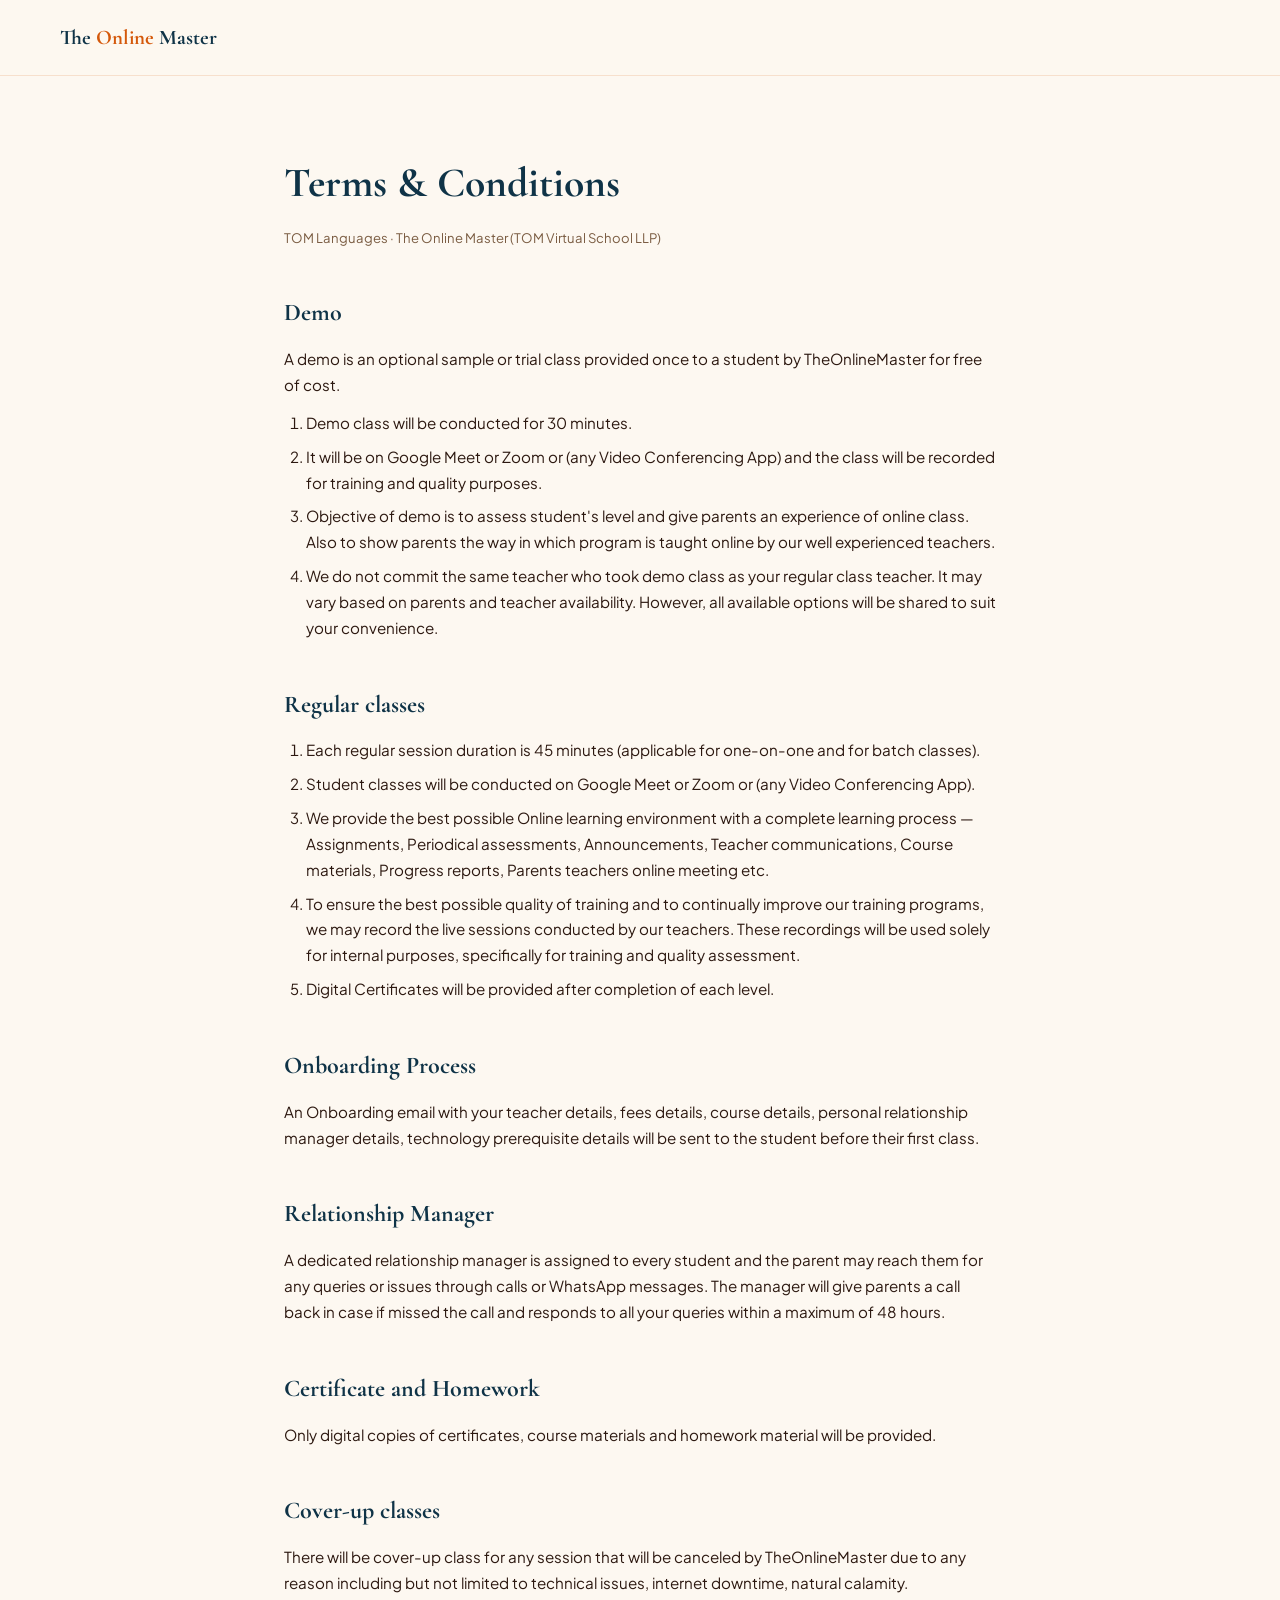
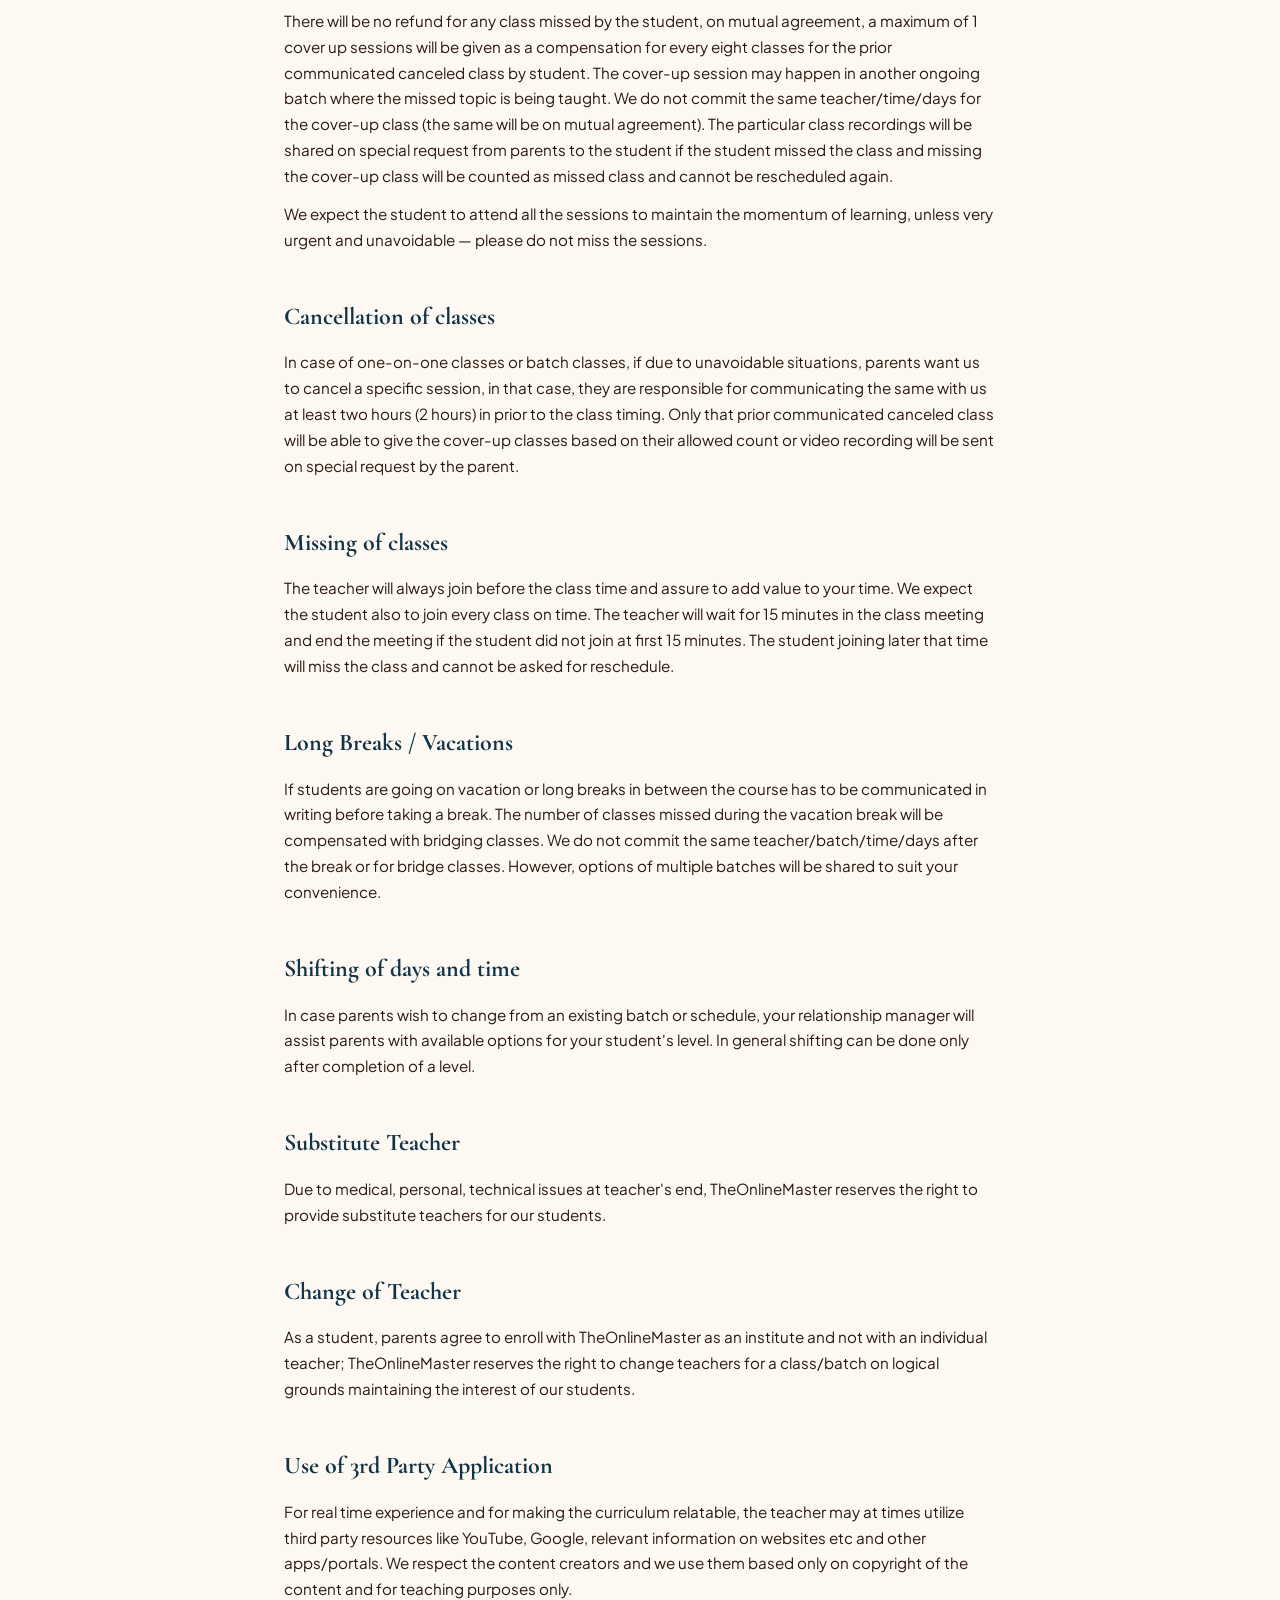
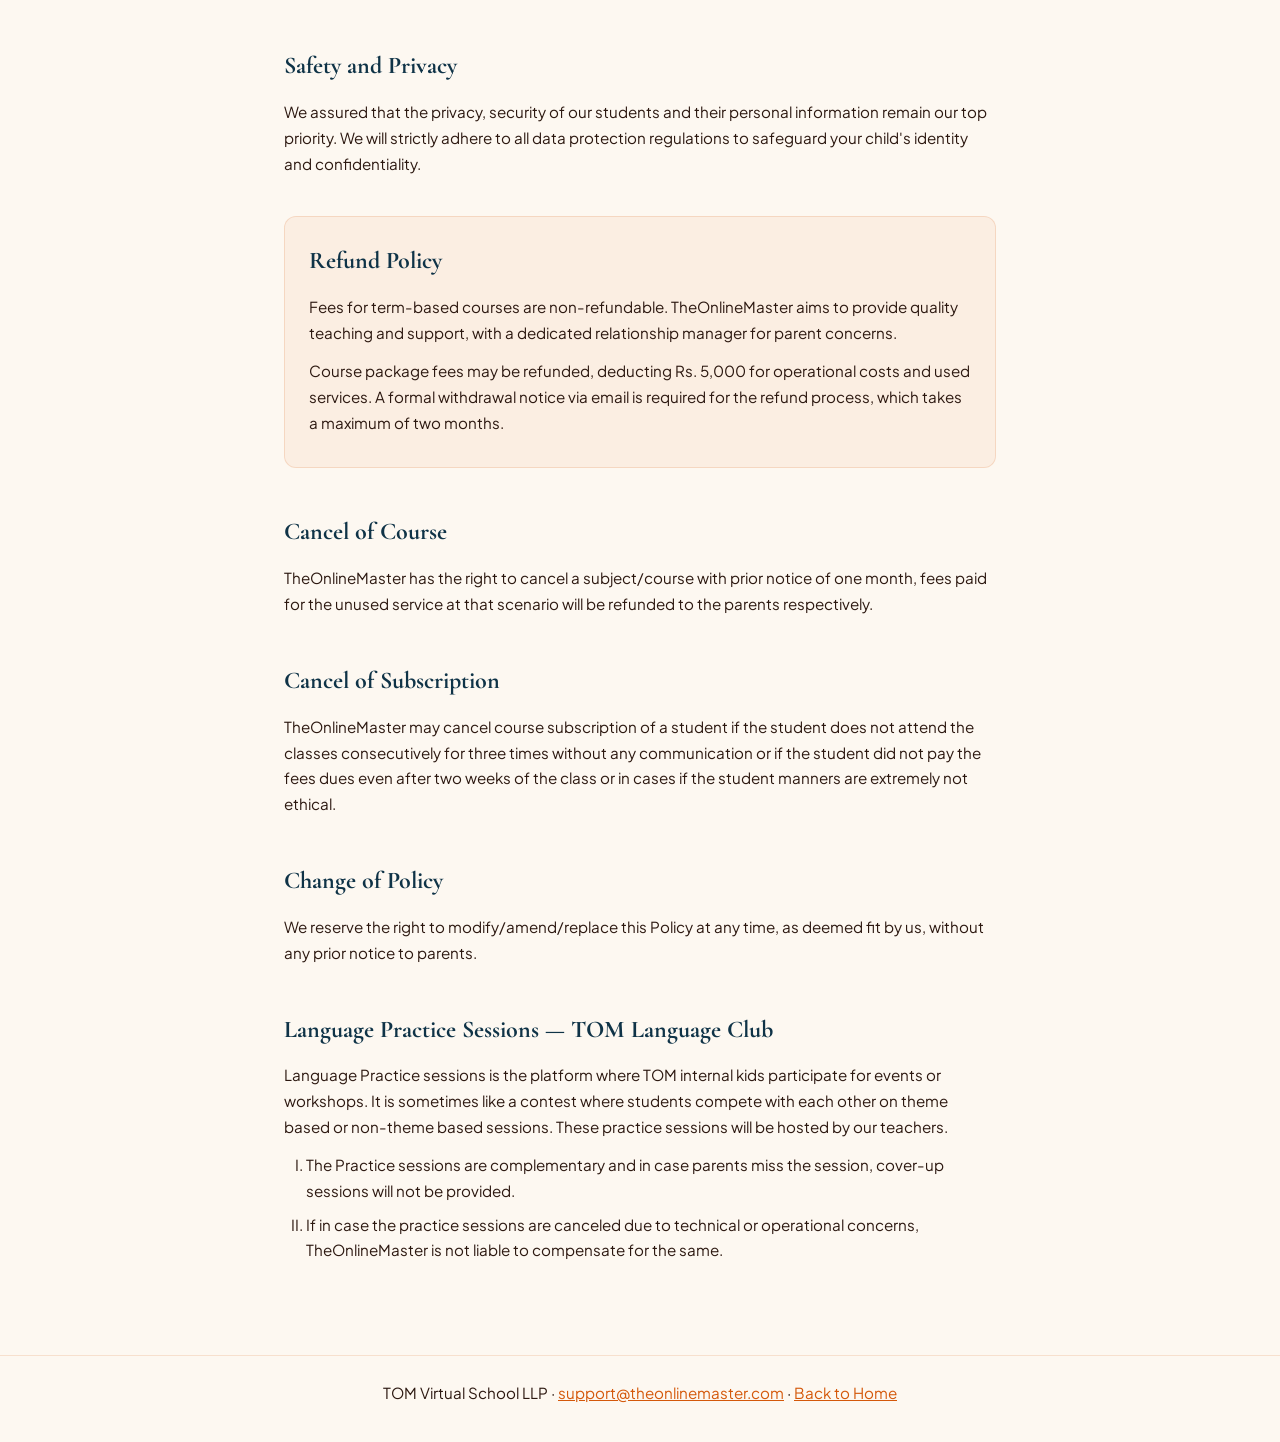
==== terms.html @ 09436531 "Fix critical SEO issues and add legal pages - Fix canonical/OG/hreflang/JSON-LD URLs: they declared " ====
<!DOCTYPE html>
<html lang="en">
<head>
  <meta charset="UTF-8" />
  <meta name="viewport" content="width=device-width, initial-scale=1.0, minimum-scale=1" />
  <title>Terms &amp; Conditions / Refund Policy | The Online Master</title>
  <meta name="description" content="Terms &amp; Conditions and Refund Policy for The Online Master (TOM Virtual School LLP) — demo classes, regular classes, cancellations, cover-up classes, and refunds." />
  <meta name="robots" content="index, follow" />
  <link rel="canonical" href="https://theonlinemaster.com/terms.html" />
  <link rel="icon" type="image/svg+xml" href="/favicon.svg" />

  <link rel="preconnect" href="https://fonts.googleapis.com" />
  <link rel="preconnect" href="https://fonts.gstatic.com" crossorigin />
  <link href="https://fonts.googleapis.com/css2?family=Cormorant+Garamond:ital,wght@0,400;0,600;0,700;1,400&family=Plus+Jakarta+Sans:wght@300;400;500;600;700&display=swap" rel="stylesheet" />

  <style>
    :root {
      --saffron: #D4580A;
      --gold: #E8A020;
      --teal-dk: #0F3347;
      --cream: #FDF8F1;
      --cream-dk: #F5EDE0;
      --text: #2C1810;
      --text-muted: #7A5C42;
      --border: rgba(212,88,10,0.15);
    }
    * { box-sizing: border-box; margin: 0; padding: 0; }
    body {
      font-family: 'Plus Jakarta Sans', sans-serif;
      background: var(--cream);
      color: var(--text);
      line-height: 1.7;
    }
    header {
      background: rgba(253,248,241,0.95);
      border-bottom: 1px solid var(--border);
      padding: 20px clamp(20px, 5vw, 60px);
    }
    header a {
      color: var(--teal-dk);
      text-decoration: none;
      font-family: 'Cormorant Garamond', serif;
      font-size: 1.3rem;
      font-weight: 700;
    }
    header a span { color: var(--saffron); }
    main {
      max-width: 760px;
      margin: 0 auto;
      padding: clamp(40px, 6vw, 72px) clamp(20px, 5vw, 24px) 80px;
    }
    h1 {
      font-family: 'Cormorant Garamond', serif;
      font-size: clamp(2rem, 4vw, 2.6rem);
      color: var(--teal-dk);
      margin-bottom: 8px;
    }
    .updated {
      font-size: 0.82rem;
      color: var(--text-muted);
      margin-bottom: 40px;
    }
    h2 {
      font-family: 'Cormorant Garamond', serif;
      font-size: 1.5rem;
      color: var(--teal-dk);
      margin-top: 40px;
      margin-bottom: 12px;
      padding-top: 4px;
      scroll-margin-top: 20px;
    }
    p, li {
      font-size: 0.95rem;
      color: var(--text);
      margin-bottom: 12px;
    }
    ol, ul {
      padding-left: 22px;
      margin-bottom: 12px;
    }
    li { margin-bottom: 8px; }
    #refund-policy {
      background: rgba(212,88,10,0.06);
      border: 1px solid var(--border);
      border-radius: 12px;
      padding: 20px 24px;
      margin-top: 40px;
    }
    #refund-policy h2 { margin-top: 0; }
    footer {
      border-top: 1px solid var(--border);
      padding: 24px clamp(20px, 5vw, 60px);
      text-align: center;
      font-size: 0.8rem;
      color: var(--text-muted);
    }
    footer a { color: var(--saffron); }
  </style>
</head>
<body>

<header>
  <a href="/">The <span>Online</span> Master</a>
</header>

<main>
  <h1>Terms &amp; Conditions</h1>
  <p class="updated">TOM Languages · The Online Master (TOM Virtual School LLP)</p>

  <h2>Demo</h2>
  <p>A demo is an optional sample or trial class provided once to a student by TheOnlineMaster for free of cost.</p>
  <ol>
    <li>Demo class will be conducted for 30 minutes.</li>
    <li>It will be on Google Meet or Zoom or (any Video Conferencing App) and the class will be recorded for training and quality purposes.</li>
    <li>Objective of demo is to assess student's level and give parents an experience of online class. Also to show parents the way in which program is taught online by our well experienced teachers.</li>
    <li>We do not commit the same teacher who took demo class as your regular class teacher. It may vary based on parents and teacher availability. However, all available options will be shared to suit your convenience.</li>
  </ol>

  <h2>Regular classes</h2>
  <ol>
    <li>Each regular session duration is 45 minutes (applicable for one-on-one and for batch classes).</li>
    <li>Student classes will be conducted on Google Meet or Zoom or (any Video Conferencing App).</li>
    <li>We provide the best possible Online learning environment with a complete learning process — Assignments, Periodical assessments, Announcements, Teacher communications, Course materials, Progress reports, Parents teachers online meeting etc.</li>
    <li>To ensure the best possible quality of training and to continually improve our training programs, we may record the live sessions conducted by our teachers. These recordings will be used solely for internal purposes, specifically for training and quality assessment.</li>
    <li>Digital Certificates will be provided after completion of each level.</li>
  </ol>

  <h2>Onboarding Process</h2>
  <p>An Onboarding email with your teacher details, fees details, course details, personal relationship manager details, technology prerequisite details will be sent to the student before their first class.</p>

  <h2>Relationship Manager</h2>
  <p>A dedicated relationship manager is assigned to every student and the parent may reach them for any queries or issues through calls or WhatsApp messages. The manager will give parents a call back in case if missed the call and responds to all your queries within a maximum of 48 hours.</p>

  <h2>Certificate and Homework</h2>
  <p>Only digital copies of certificates, course materials and homework material will be provided.</p>

  <h2>Cover-up classes</h2>
  <p>There will be cover-up class for any session that will be canceled by TheOnlineMaster due to any reason including but not limited to technical issues, internet downtime, natural calamity.</p>
  <p>There will be no refund for any class missed by the student, on mutual agreement, a maximum of 1 cover up sessions will be given as a compensation for every eight classes for the prior communicated canceled class by student. The cover-up session may happen in another ongoing batch where the missed topic is being taught. We do not commit the same teacher/time/days for the cover-up class (the same will be on mutual agreement). The particular class recordings will be shared on special request from parents to the student if the student missed the class and missing the cover-up class will be counted as missed class and cannot be rescheduled again.</p>
  <p>We expect the student to attend all the sessions to maintain the momentum of learning, unless very urgent and unavoidable — please do not miss the sessions.</p>

  <h2>Cancellation of classes</h2>
  <p>In case of one-on-one classes or batch classes, if due to unavoidable situations, parents want us to cancel a specific session, in that case, they are responsible for communicating the same with us at least two hours (2 hours) in prior to the class timing. Only that prior communicated canceled class will be able to give the cover-up classes based on their allowed count or video recording will be sent on special request by the parent.</p>

  <h2>Missing of classes</h2>
  <p>The teacher will always join before the class time and assure to add value to your time. We expect the student also to join every class on time. The teacher will wait for 15 minutes in the class meeting and end the meeting if the student did not join at first 15 minutes. The student joining later that time will miss the class and cannot be asked for reschedule.</p>

  <h2>Long Breaks / Vacations</h2>
  <p>If students are going on vacation or long breaks in between the course has to be communicated in writing before taking a break. The number of classes missed during the vacation break will be compensated with bridging classes. We do not commit the same teacher/batch/time/days after the break or for bridge classes. However, options of multiple batches will be shared to suit your convenience.</p>

  <h2>Shifting of days and time</h2>
  <p>In case parents wish to change from an existing batch or schedule, your relationship manager will assist parents with available options for your student's level. In general shifting can be done only after completion of a level.</p>

  <h2>Substitute Teacher</h2>
  <p>Due to medical, personal, technical issues at teacher's end, TheOnlineMaster reserves the right to provide substitute teachers for our students.</p>

  <h2>Change of Teacher</h2>
  <p>As a student, parents agree to enroll with TheOnlineMaster as an institute and not with an individual teacher; TheOnlineMaster reserves the right to change teachers for a class/batch on logical grounds maintaining the interest of our students.</p>

  <h2>Use of 3rd Party Application</h2>
  <p>For real time experience and for making the curriculum relatable, the teacher may at times utilize third party resources like YouTube, Google, relevant information on websites etc and other apps/portals. We respect the content creators and we use them based only on copyright of the content and for teaching purposes only.</p>

  <h2>Safety and Privacy</h2>
  <p>We assured that the privacy, security of our students and their personal information remain our top priority. We will strictly adhere to all data protection regulations to safeguard your child's identity and confidentiality.</p>

  <section id="refund-policy">
    <h2>Refund Policy</h2>
    <p>Fees for term-based courses are non-refundable. TheOnlineMaster aims to provide quality teaching and support, with a dedicated relationship manager for parent concerns.</p>
    <p>Course package fees may be refunded, deducting Rs. 5,000 for operational costs and used services. A formal withdrawal notice via email is required for the refund process, which takes a maximum of two months.</p>
  </section>

  <h2>Cancel of Course</h2>
  <p>TheOnlineMaster has the right to cancel a subject/course with prior notice of one month, fees paid for the unused service at that scenario will be refunded to the parents respectively.</p>

  <h2>Cancel of Subscription</h2>
  <p>TheOnlineMaster may cancel course subscription of a student if the student does not attend the classes consecutively for three times without any communication or if the student did not pay the fees dues even after two weeks of the class or in cases if the student manners are extremely not ethical.</p>

  <h2>Change of Policy</h2>
  <p>We reserve the right to modify/amend/replace this Policy at any time, as deemed fit by us, without any prior notice to parents.</p>

  <h2>Language Practice Sessions — TOM Language Club</h2>
  <p>Language Practice sessions is the platform where TOM internal kids participate for events or workshops. It is sometimes like a contest where students compete with each other on theme based or non-theme based sessions. These practice sessions will be hosted by our teachers.</p>
  <ol type="I">
    <li>The Practice sessions are complementary and in case parents miss the session, cover-up sessions will not be provided.</li>
    <li>If in case the practice sessions are canceled due to technical or operational concerns, TheOnlineMaster is not liable to compensate for the same.</li>
  </ol>
</main>

<footer>
  <p>TOM Virtual School LLP · <a href="mailto:support@theonlinemaster.com">support@theonlinemaster.com</a> · <a href="/">Back to Home</a></p>
</footer>

</body>
</html>
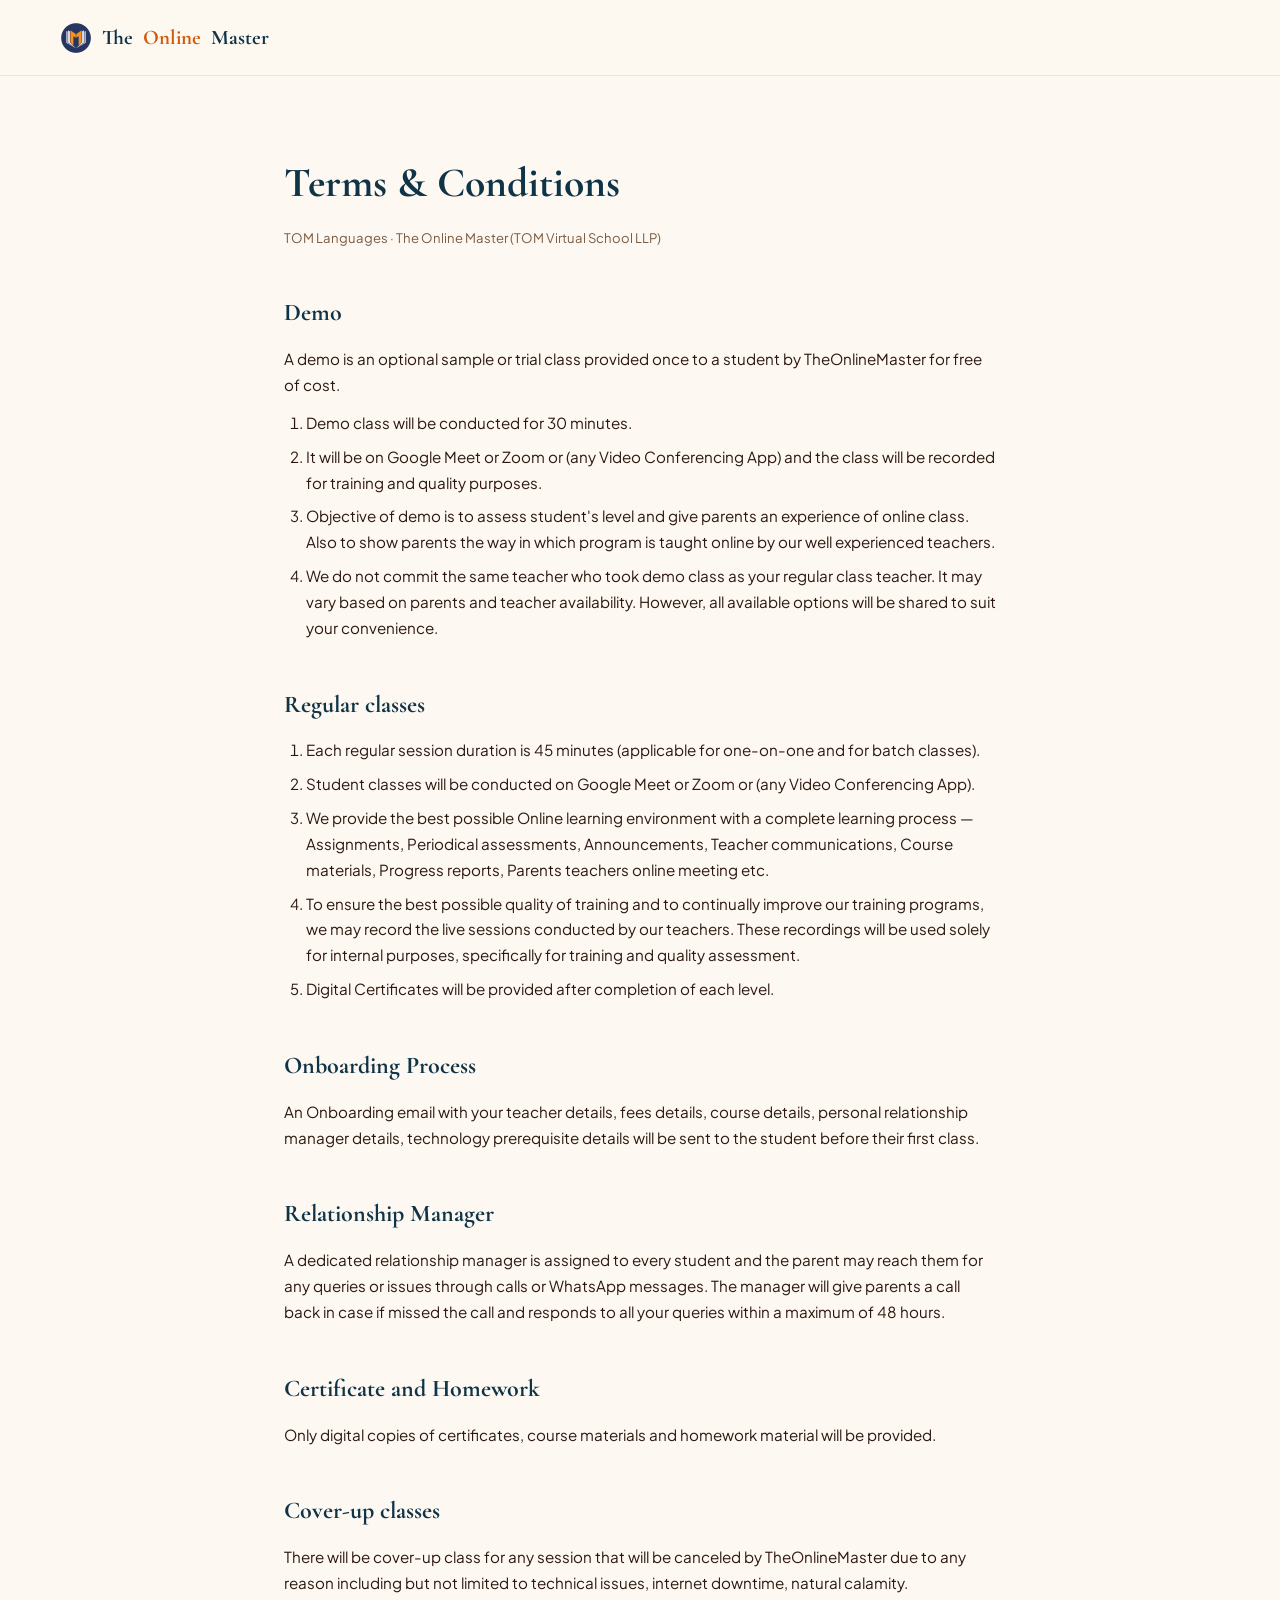
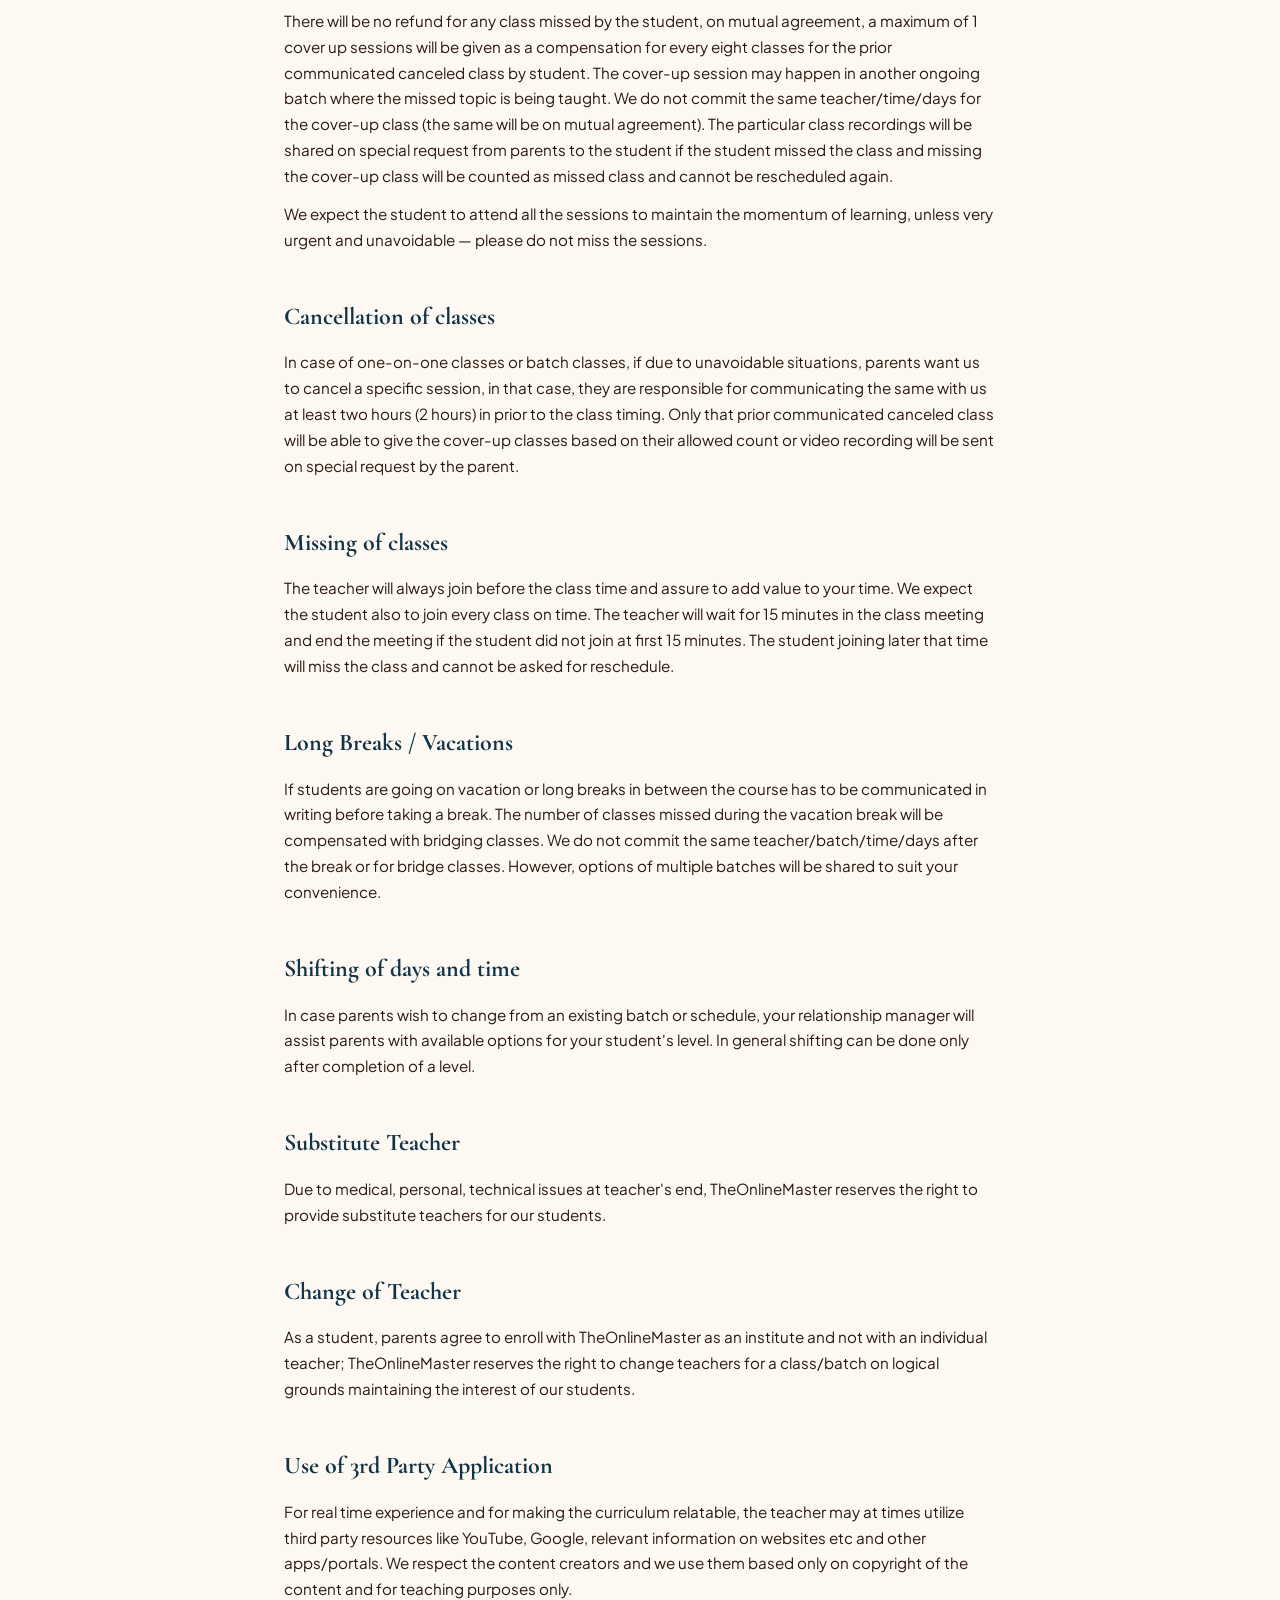
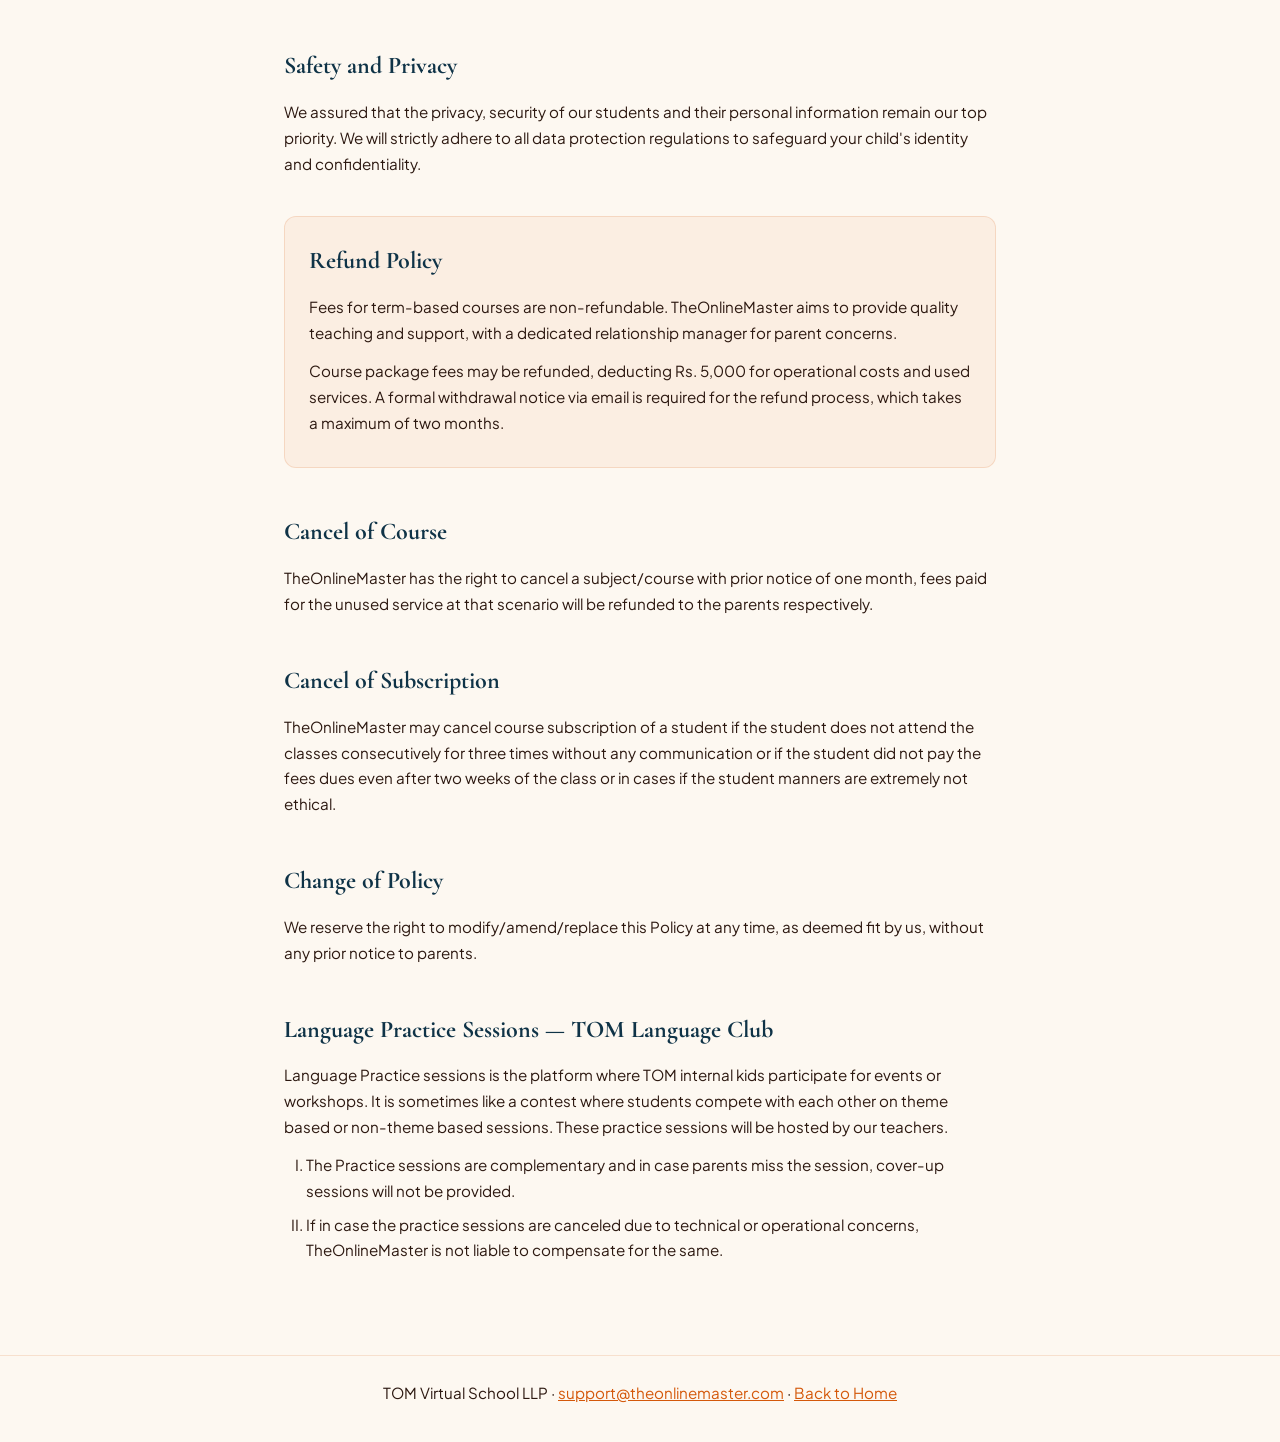
==== commit 05b75130: "Wire in the real brand logo across the site - Replace the hand-drawn placeholder favicon with the ac" ====
--- a/terms.html
+++ b/terms.html
@@ -7,7 +7,8 @@
   <meta name="description" content="Terms &amp; Conditions and Refund Policy for The Online Master (TOM Virtual School LLP) — demo classes, regular classes, cancellations, cover-up classes, and refunds." />
   <meta name="robots" content="index, follow" />
   <link rel="canonical" href="https://theonlinemaster.com/terms.html" />
-  <link rel="icon" type="image/svg+xml" href="/favicon.svg" />
+  <link rel="icon" type="image/png" sizes="32x32" href="/favicon-32.png" />
+  <link rel="apple-touch-icon" sizes="180x180" href="/apple-touch-icon.png" />
 
   <link rel="preconnect" href="https://fonts.googleapis.com" />
   <link rel="preconnect" href="https://fonts.gstatic.com" crossorigin />
@@ -42,6 +43,9 @@
       font-family: 'Cormorant Garamond', serif;
       font-size: 1.3rem;
       font-weight: 700;
+      display: flex;
+      align-items: center;
+      gap: 10px;
     }
     header a span { color: var(--saffron); }
     main {
@@ -100,7 +104,10 @@
 <body>
 
 <header>
-  <a href="/">The <span>Online</span> Master</a>
+  <a href="/">
+    <img src="/logo-icon.png" alt="The Online Master logo" width="32" height="32" style="border-radius:50%;" />
+    The <span>Online</span> Master
+  </a>
 </header>
 
 <main>
